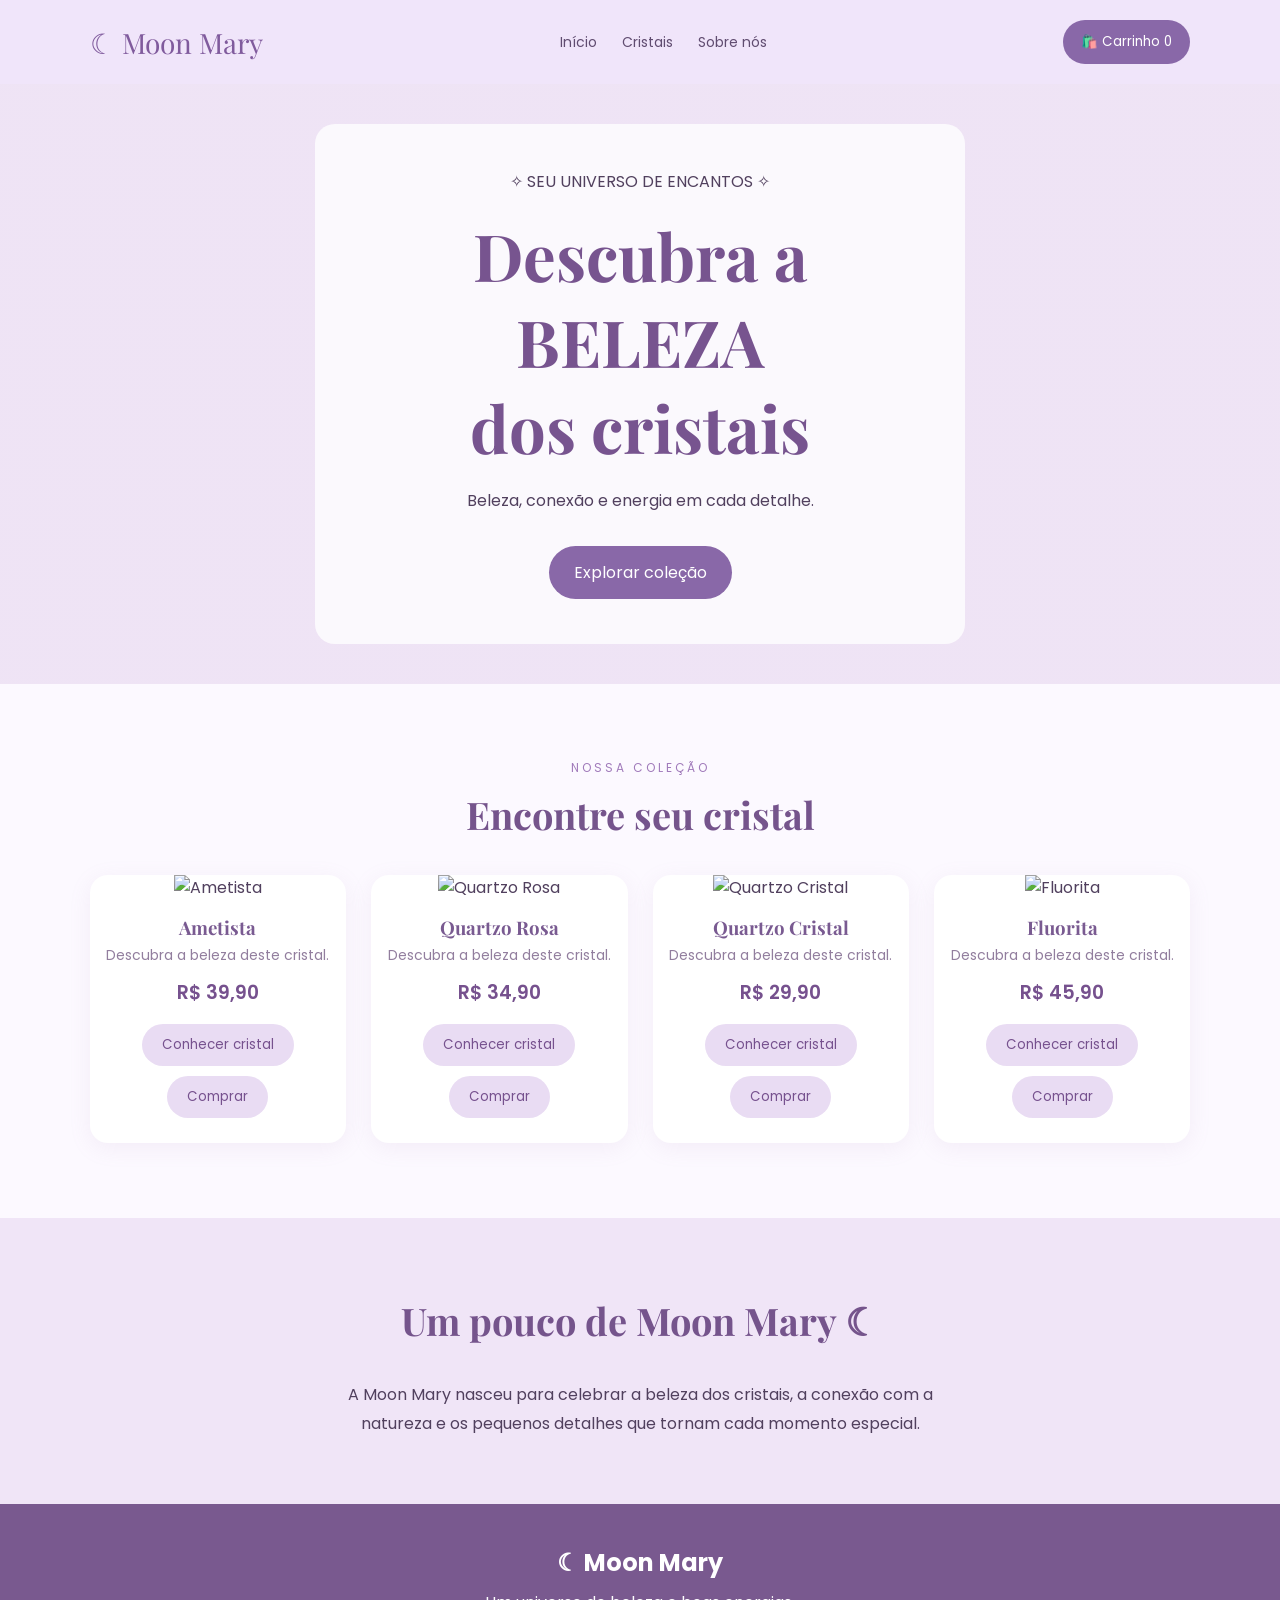
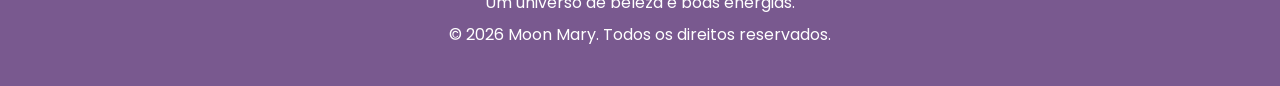
==== index.html @ e94c1242 "Add files via upload" ====
<!DOCTYPE html>
<html lang="pt-BR">
<head>
  <meta charset="UTF-8">
  <meta name="viewport" content="width=device-width, initial-scale=1.0">
  <title>Moon Mary | Cristais </title>
  <link rel="stylesheet" href="style.css">
  <link rel="preconnect" href="https://fonts.googleapis.com">
  <link href="https://fonts.googleapis.com/css2?family=Playfair+Display:wght@500;600;700&family=Poppins:wght@300;400;500;600&display=swap" rel="stylesheet">
</head>
<body>

<header>
  <a href="#" class="logo">☾ Moon Mary</a>
  <nav>
    <a href="#inicio">Início</a>
    <a href="#produtos">Cristais</a>
    <a href="#sobre">Sobre nós</a>
  </nav>
  <button class="cart-button" onclick="toggleCart()">
    🛍️ Carrinho <span id="cart-count">0</span>
  </button>
</header>

<section class="hero" id="inicio">
  <div class="hero-content">
    <p>✧ SEU UNIVERSO DE ENCANTOS ✧</p>
    <h1>Descubra a BELEZA<br>dos cristais</h1>
    <p>Beleza, conexão e energia em cada detalhe.</p>
    <a href="#produtos" class="main-button">Explorar coleção</a>
  </div>
</section>

<section class="products-section" id="produtos">
  <p class="subtitle">NOSSA COLEÇÃO</p>
  <h2>Encontre seu cristal</h2>
  <div class="products" id="products"></div>
</section>

<section class="about" id="sobre">
  <h2>Um pouco de Moon Mary ☾</h2>
  <p>
    A Moon Mary nasceu para celebrar a beleza dos cristais,
    a conexão com a natureza e os pequenos detalhes
    que tornam cada momento especial.
  </p>
</section>

<footer>
  <h2>☾ Moon Mary</h2>
  <p>Um universo de beleza e boas energias.</p>
  <p>© 2026 Moon Mary. Todos os direitos reservados.</p>
</footer>

<!-- DETALHES DO PRODUTO -->
<div class="modal" id="product-modal">
  <div class="modal-content">
    <button class="close" onclick="closeProduct()">×</button>
    <img id="detail-image" src="" alt="Cristal">
    <h2 id="detail-name"></h2>
    <p id="detail-description"></p>
    <h3>✧ Dicas de cuidado</h3>
    <ul id="detail-care"></ul>
    <h2 id="detail-price"></h2>
    <button class="main-button" id="detail-add">
      Adicionar ao carrinho
    </button>
  </div>
</div>

<!-- CARRINHO -->
<div class="cart-modal" id="cart-modal">
  <div class="cart-content">
    <button class="close" onclick="toggleCart()">×</button>
    <h2>Seu carrinho 🛍️</h2>
    <div id="cart-items"></div>
    <h3>Total: <span id="cart-total">R$ 0,00</span></h3>
    <button class="main-button" onclick="checkout()">
      Finalizar pelo WhatsApp
    </button>
  </div>
</div>

<script src="script.js"></script>
</body>
</html>
---- style.css ----
* {
  margin: 0;
  padding: 0;
  box-sizing: border-box;
}

html {
  scroll-behavior: smooth;
}

body {
  font-family: 'Poppins', sans-serif;
  background: #fcf9ff;
  color: #51405e;
}

header {
  display: flex;
  align-items: center;
  justify-content: space-between;
  padding: 20px 7%;
  background: #f0e5fa;
  flex-wrap: wrap;
  gap: 15px;
}

.logo {
  font-family: 'Playfair Display', serif;
  font-size: 28px;
  color: #805b9d;
  text-decoration: none;
}

nav {
  display: flex;
  gap: 25px;
}

nav a {
  color: #604c70;
  text-decoration: none;
  font-size: 14px;
}

nav a:hover {
  color: #a77bc9;
}

button {
  cursor: pointer;
  font-family: inherit;
}

.cart-button {
  background: #8968a8;
  color: white;
  border: none;
  padding: 12px 18px;
  border-radius: 30px;
}

.hero {
  min-height: 500px;
  display: flex;
  align-items: center;
  justify-content: center;
  text-align: center;
  padding: 40px 20px;
  background:
    linear-gradient(#e8d9f0aa, #e8d9f0aa),
    url('https://images.openai.com/static-rsc-4/qwWWQ5qu-OEX0lrpAbEw1fpGsFXNbrZ9p_D9aSkjkNtL7ZPN6QvYCtr3f6g21lgfNroxfPDRkzpeasn20IcyewnxXu1Fq2nM2odzNDOqROCJGMRaTZv5MKZJOv1lGBU5rUGEioGyVAg7dNr10cKSfzgTnB8Ja8UZhWRpvo1xJqlflQ4dL57Xm0X2BYG9b43K?purpose=fullsize')
    center/cover;
}

.hero-content {
  background: #ffffffc9;
  padding: 45px;
  border-radius: 20px;
  max-width: 650px;
}

.hero-content h1 {
  font-family: 'Playfair Display', serif;
  font-size: clamp(40px, 7vw, 65px);
  color: #77548f;
  margin: 18px 0;
}

.hero-content p {
  margin-bottom: 18px;
}

.main-button {
  display: inline-block;
  background: #8968a8;
  color: white;
  border: none;
  padding: 14px 25px;
  border-radius: 30px;
  text-decoration: none;
  margin-top: 15px;
  transition: .3s;
}

.main-button:hover {
  background: #684a82;
  transform: translateY(-2px);
}

.products-section {
  padding: 75px 7%;
  text-align: center;
}

.subtitle {
  color: #a17bbb;
  letter-spacing: 3px;
  font-size: 12px;
}

.products-section h2,
.about h2 {
  font-family: 'Playfair Display', serif;
  font-size: 38px;
  margin: 12px 0 35px;
  color: #75548c;
}

.products {
  display: grid;
  grid-template-columns: repeat(auto-fit, minmax(220px, 1fr));
  gap: 25px;
}

.product-card {
  background: white;
  border-radius: 18px;
  overflow: hidden;
  box-shadow: 0 5px 22px #a98bb51c;
  transition: .3s;
  padding-bottom: 20px;
}

.product-card:hover {
  transform: translateY(-6px);
}

.product-card img {
  width: 100%;
  height: 230px;
  object-fit: cover;
  cursor: pointer;
}

.product-card h3 {
  margin: 15px 0 5px;
  font-family: 'Playfair Display', serif;
  color: #795a91;
}

.product-card p {
  font-size: 14px;
  color: #927e9e;
}

.product-card .price {
  font-size: 19px;
  color: #76518e;
  font-weight: 600;
  margin: 12px;
}

.product-card button {
  background: #e9dcf3;
  border: none;
  color: #76518e;
  border-radius: 25px;
  padding: 11px 20px;
  margin: 5px;
}

.product-card button:hover {
  background: #8968a8;
  color: white;
}

.about {
  background: #f0e5f7;
  padding: 65px 20px;
  text-align: center;
}

.about p {
  max-width: 650px;
  margin: auto;
  line-height: 1.8;
}

footer {
  text-align: center;
  background: #79598f;
  color: white;
  padding: 35px 20px;
  line-height: 2;
}

.modal,
.cart-modal {
  display: none;
  position: fixed;
  inset: 0;
  background: #24182eaa;
  z-index: 10;
  justify-content: center;
  align-items: center;
  padding: 15px;
}

.modal-content,
.cart-content {
  position: relative;
  background: #fffaff;
  padding: 30px;
  border-radius: 20px;
  width: 100%;
  max-width: 480px;
  max-height: 90vh;
  overflow-y: auto;
}

.modal-content img {
  width: 100%;
  height: 250px;
  object-fit: cover;
  border-radius: 15px;
  margin-bottom: 15px;
}

.modal-content h2,
.cart-content h2 {
  font-family: 'Playfair Display', serif;
  color: #805b9d;
  margin-bottom: 12px;
}

.modal-content p,
.modal-content li {
  line-height: 1.8;
  margin-bottom: 10px;
}

.modal-content ul {
  padding-left: 22px;
}

.modal-content h3 {
  margin-top: 20px;
  color: #805b9d;
}

.close {
  position: absolute;
  right: 15px;
  top: 10px;
  border: none;
  background: transparent;
  color: #805b9d;
  font-size: 30px;
  z-index: 2;
}

.cart-item {
  display: flex;
  justify-content: space-between;
  gap: 10px;
  border-bottom: 1px solid #eadff0;
  padding: 15px 0;
}

.cart-item button {
  border: none;
  background: #f0e5fa;
  color: #805b9d;
  padding: 5px 10px;
  border-radius: 10px;
}

@media(max-width: 650px) {
  header {
    justify-content: center;
  }

  nav {
    width: 100%;
    justify-content: center;
    gap: 15px;
  }

  .hero-content {
    padding: 25px;
  }

  .products-section h2 {
    font-size: 30px;
  }
}
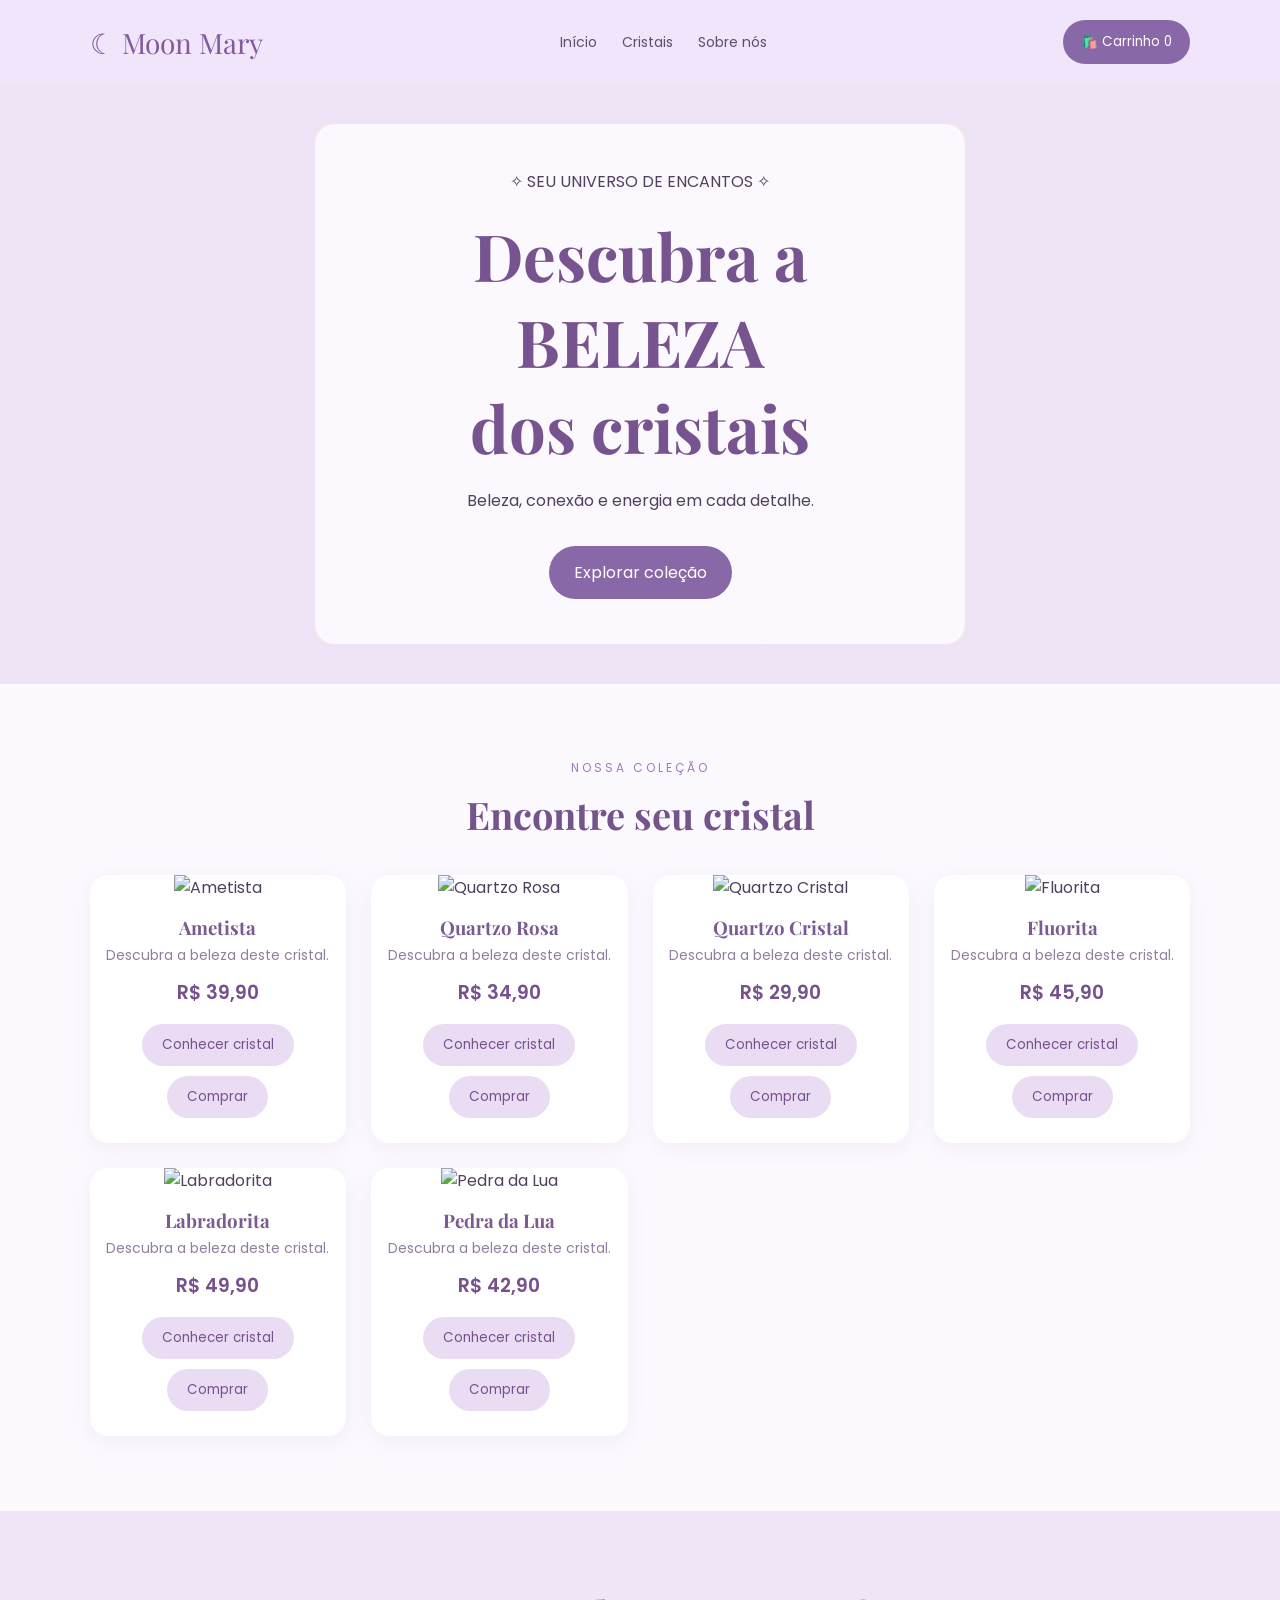
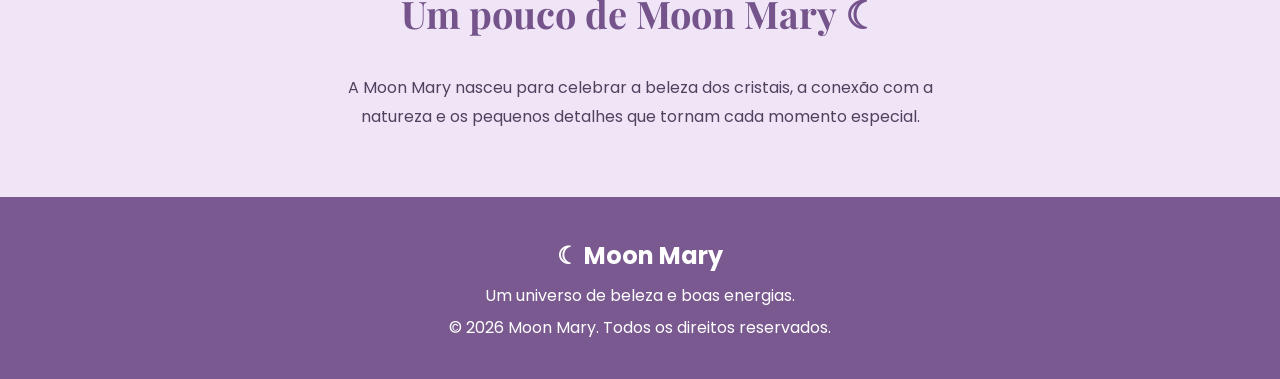
==== commit a3e1c224: "Atualizar o index.html" ====
--- a/index.html
+++ b/index.html
@@ -10,7 +10,7 @@
   <link href="https://fonts.googleapis.com/css2?family=Playfair+Display:wght@500;600;700&family=Poppins:wght@300;400;500;600&display=swap" rel="stylesheet">
 </head>
 <body>
-
+<!-- Cabeçalho e menu de navegação -->
 <header>
   <a href="#" class="logo">☾ Moon Mary</a>
   <nav>
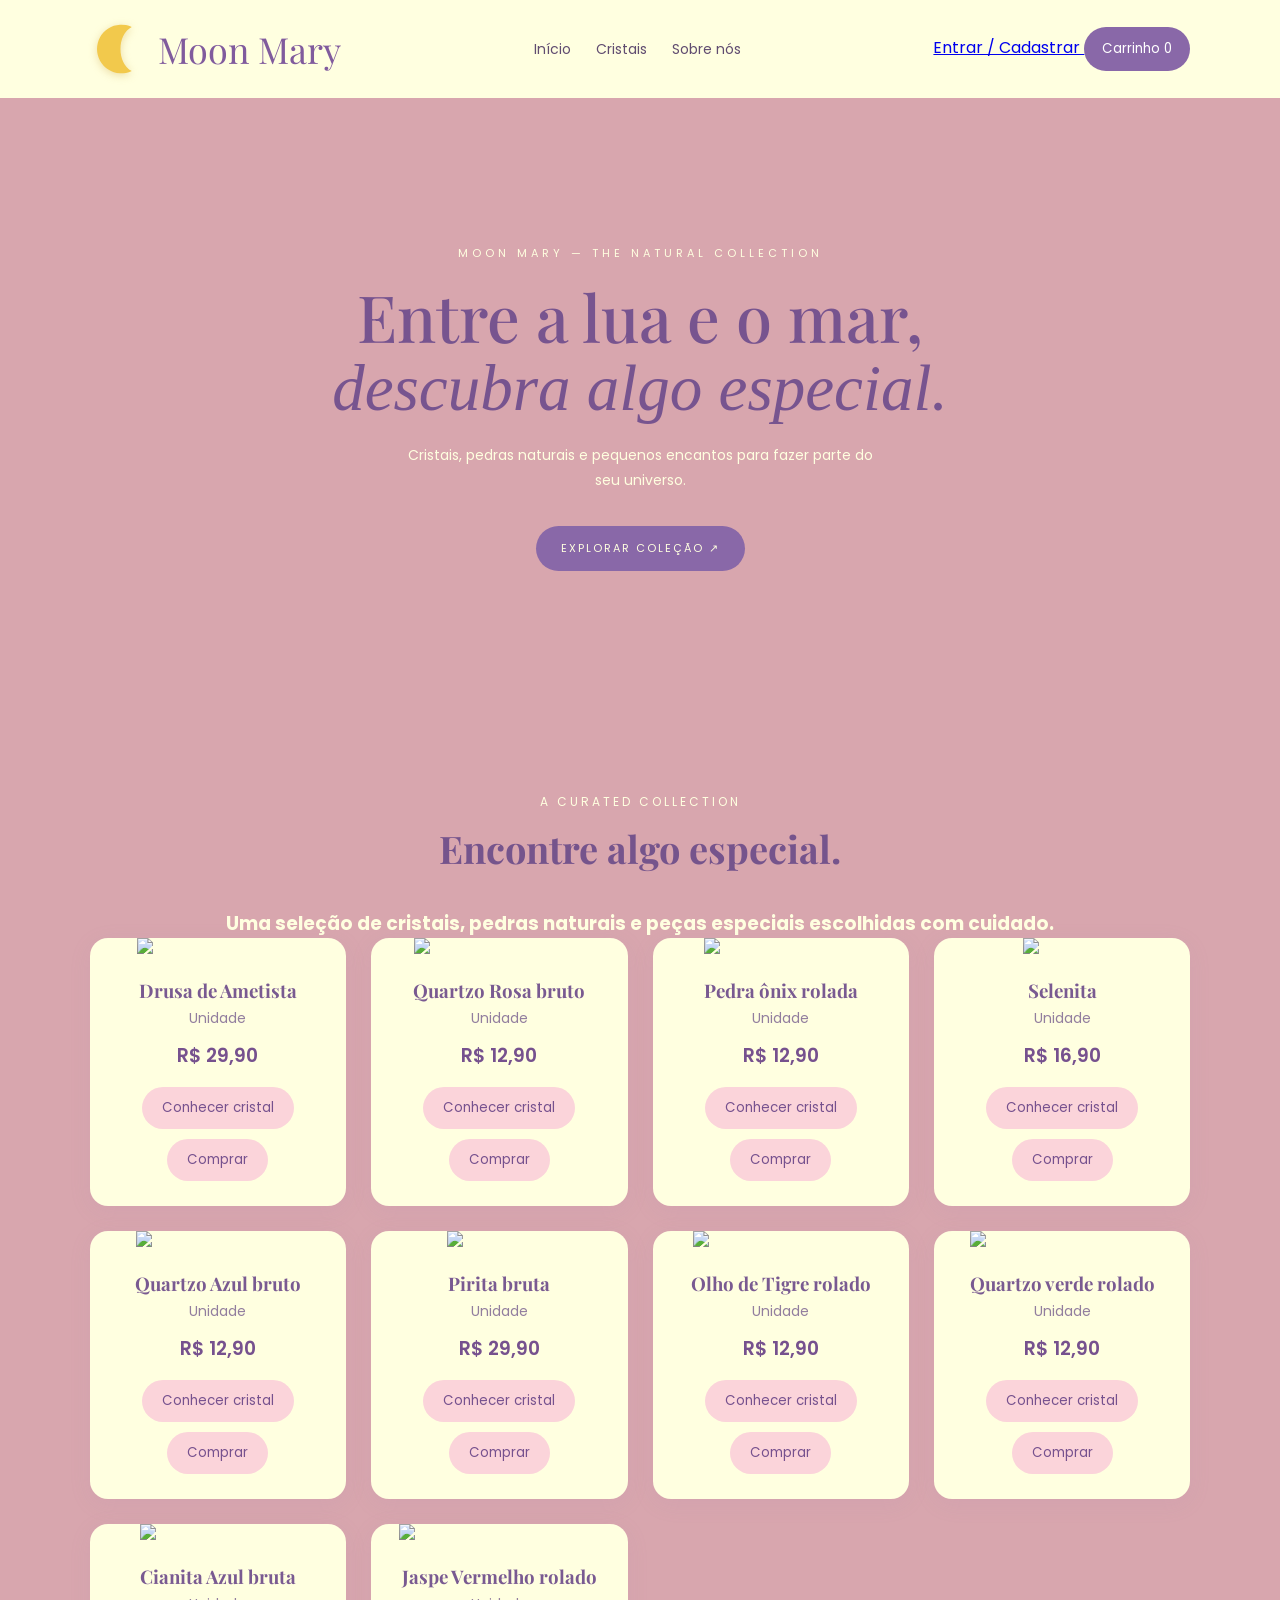
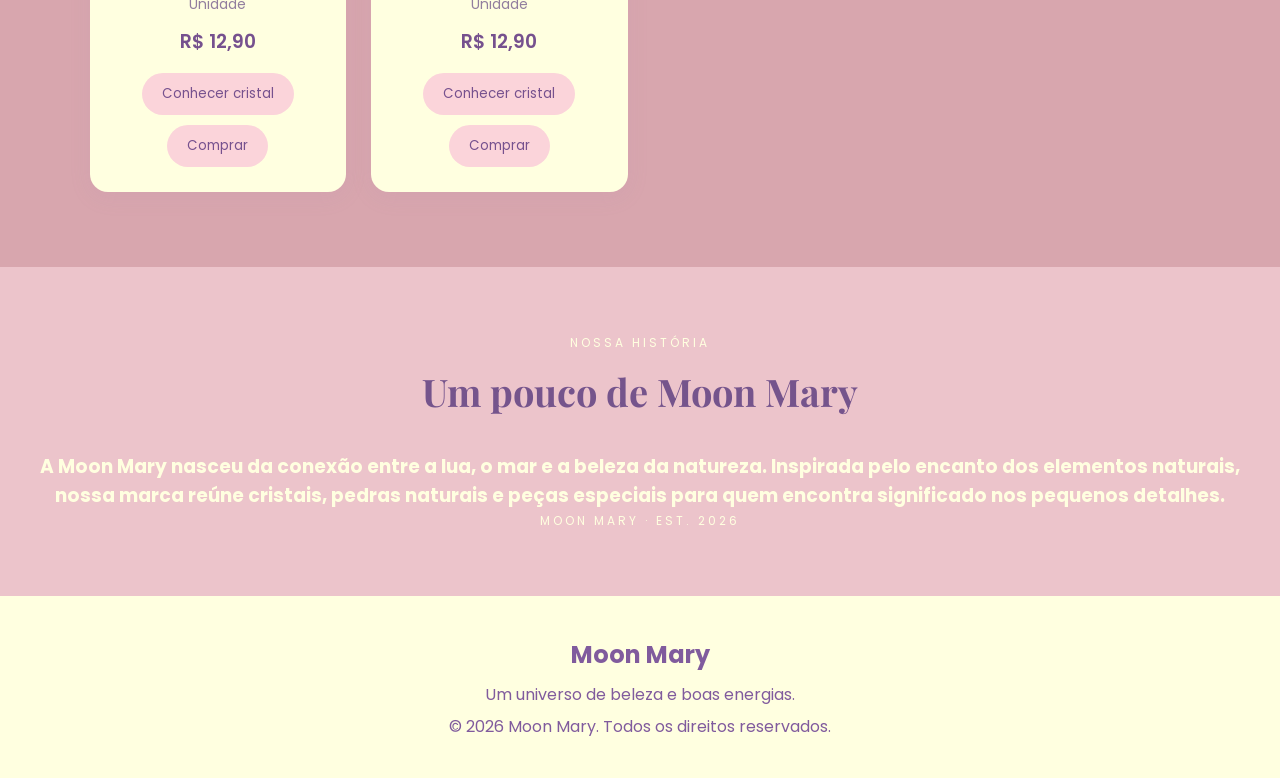
==== commit 278ead86: "Add files via upload" ====
--- a/index.html
+++ b/index.html
@@ -1,4 +1,3 @@
-
 <!DOCTYPE html>
 <html lang="pt-BR">
 <head>
@@ -6,51 +5,72 @@
   <meta name="viewport" content="width=device-width, initial-scale=1.0">
   <title>Moon Mary | Cristais </title>
   <link rel="stylesheet" href="style.css">
+  <link rel="index.html" href="style.css">
   <link rel="preconnect" href="https://fonts.googleapis.com">
   <link href="https://fonts.googleapis.com/css2?family=Playfair+Display:wght@500;600;700&family=Poppins:wght@300;400;500;600&display=swap" rel="stylesheet">
 </head>
 <body>
-<!-- Cabeçalho e menu de navegação -->
+
 <header>
-  <a href="#" class="logo">☾ Moon Mary</a>
+  <a href="#" class="logo"><svg class="logo-moon" viewBox="0 0 100 100" aria-hidden="true" focusable="false"><path d="M72 12a42 42 0 1 0 0 76c-26-13-26-63 0-76Z" fill="#f2c94c"/></svg><span>Moon Mary</span></a>
   <nav>
     <a href="#inicio">Início</a>
     <a href="#produtos">Cristais</a>
     <a href="#sobre">Sobre nós</a>
   </nav>
+<div class="header-actions">
+  <a href="login.html" class="login.button">
+    Entrar / Cadastrar  </a>
   <button class="cart-button" onclick="toggleCart()">
-    🛍️ Carrinho <span id="cart-count">0</span>
+   Carrinho <span id="cart-count">0</span>
   </button>
+</div>
 </header>
 
 <section class="hero" id="inicio">
-  <div class="hero-content">
-    <p>✧ SEU UNIVERSO DE ENCANTOS ✧</p>
-    <h1>Descubra a BELEZA<br>dos cristais</h1>
-    <p>Beleza, conexão e energia em cada detalhe.</p>
-    <a href="#produtos" class="main-button">Explorar coleção</a>
-  </div>
+    <div class="hero-content">
+
+        <p class="hero-kicker">
+            MOON MARY — THE NATURAL COLLECTION
+        </p>
+
+        <h1>
+            Entre a lua e o mar,
+            <span>descubra algo especial.</span>
+        </h1>
+
+        <p class="hero-description">
+            Cristais, pedras naturais e pequenos encantos
+            para fazer parte do seu universo.
+        </p>
+
+        <a href="#produtos" class="main-button">
+            Explorar coleção ↗
+        </a>
+
+    </div>
 </section>
 
 <section class="products-section" id="produtos">
-  <p class="subtitle">NOSSA COLEÇÃO</p>
-  <h2>Encontre seu cristal</h2>
+  <p class="subtitle">A CURATED COLLECTION</p>
+  <h2>Encontre algo especial.</h2>
+  <h3>Uma seleção de cristais, pedras naturais e peças especiais escolhidas com cuidado.</h3>
   <div class="products" id="products"></div>
 </section>
 
 <section class="about" id="sobre">
-  <h2>Um pouco de Moon Mary ☾</h2>
-  <p>
-    A Moon Mary nasceu para celebrar a beleza dos cristais,
-    a conexão com a natureza e os pequenos detalhes
-    que tornam cada momento especial.
-  </p>
+  <p class="subtitle">NOSSA HISTÓRIA</p>
+  <h2>Um pouco de Moon Mary</h2>
+  <h3>
+    A Moon Mary nasceu da conexão entre a lua, o mar e a beleza da natureza. Inspirada pelo encanto dos elementos naturais, nossa marca reúne cristais, pedras naturais e peças especiais para quem encontra significado nos pequenos detalhes.
+</h3>
+<p class="subtitle">MOON MARY · EST. 2026</p>
 </section>
 
 <footer>
-  <h2>☾ Moon Mary</h2>
+  <h2>Moon Mary</h2>
   <p>Um universo de beleza e boas energias.</p>
-  <p>© 2026 Moon Mary. Todos os direitos reservados.</p>
+  <p>©️ 2026 Moon Mary. Todos os direitos reservados.</p>
 </footer>
 
 <!-- DETALHES DO PRODUTO -->
@@ -60,7 +80,16 @@
     <img id="detail-image" src="" alt="Cristal">
     <h2 id="detail-name"></h2>
     <p id="detail-description"></p>
-    <h3>✧ Dicas de cuidado</h3>
+    <div class="product-specs">
+      <h3>✧ Informações da peça</h3>
+      <ul>
+        <li>Pedras 100% naturais.</li>
+        <li>Tamanho: 2 a 7 cm.</li>
+        <li>Peso médio: 10 a 25 g.</li>
+        <li>Venda por unidade.</li>
+      </ul>
+    </div>
+    <h3>✧ Cuidados, limpeza e energização:</h3>
     <ul id="detail-care"></ul>
     <h2 id="detail-price"></h2>
     <button class="main-button" id="detail-add">
@@ -73,7 +102,7 @@
 <div class="cart-modal" id="cart-modal">
   <div class="cart-content">
     <button class="close" onclick="toggleCart()">×</button>
-    <h2>Seu carrinho 🛍️</h2>
+    <h2>Seu carrinho </h2>
     <div id="cart-items"></div>
     <h3>Total: <span id="cart-total">R$ 0,00</span></h3>
     <button class="main-button" onclick="checkout()">
@@ -84,4 +113,4 @@
 
 <script src="script.js"></script>
 </body>
-</html>
+</html>
--- a/style.css
+++ b/style.css
@@ -1,4 +1,3 @@
-
 * {
   margin: 0;
   padding: 0;
@@ -11,8 +10,8 @@
 
 body {
   font-family: 'Poppins', sans-serif;
-  background: #fcf9ff;
-  color: #51405e;
+  background: #D8A6AE;
+  color: lightyellow;
 }
 
 header {
@@ -20,16 +19,26 @@
   align-items: center;
   justify-content: space-between;
   padding: 20px 7%;
-  background: #f0e5fa;
+  background: lightyellow;
   flex-wrap: wrap;
   gap: 15px;
 }
 
 .logo {
+  display: inline-flex;
+  align-items: center;
+  gap: 10px;
   font-family: 'Playfair Display', serif;
-  font-size: 28px;
+  font-size: 36px;
   color: #805b9d;
   text-decoration: none;
+}
+
+.logo-moon {
+  width: 58px;
+  height: 58px;
+  flex: 0 0 auto;
+  filter: drop-shadow(0 2px 4px #c79a2d55);
 }
 
 nav {
@@ -60,24 +69,86 @@
   border-radius: 30px;
 }
 
+/* BANNER PRINCIPAL — MOON MARY */
+
 .hero {
-  min-height: 500px;
-  display: flex;
-  align-items: center;
-  justify-content: center;
-  text-align: center;
-  padding: 40px 20px;
-  background:
-    linear-gradient(#e8d9f0aa, #e8d9f0aa),
-    url('https://images.openai.com/static-rsc-4/qwWWQ5qu-OEX0lrpAbEw1fpGsFXNbrZ9p_D9aSkjkNtL7ZPN6QvYCtr3f6g21lgfNroxfPDRkzpeasn20IcyewnxXu1Fq2nM2odzNDOqROCJGMRaTZv5MKZJOv1lGBU5rUGEioGyVAg7dNr10cKSfzgTnB8Ja8UZhWRpvo1xJqlflQ4dL57Xm0X2BYG9b43K?purpose=fullsize')
-    center/cover;
+    min-height: 620px;
+    display: flex;
+    align-items: center;
+    justify-content: center;
+    text-align: center;
+    padding: 70px 24px;
+    box-sizing: border-box;
 }
 
 .hero-content {
-  background: #ffffffc9;
-  padding: 45px;
-  border-radius: 20px;
-  max-width: 650px;
+    background: transparent;
+    padding: 35px 20px;
+    border-radius: 0;
+    max-width: 760px;
+    width: 100%;
+}
+
+.hero-kicker {
+    font-family: 'Poppins', sans-serif;
+    font-size: 11px;
+    letter-spacing: 4px;
+    text-transform: uppercase;
+    color: lightyellow;
+    margin-bottom: 28px;
+}
+
+.hero-content h1 {
+    font-family: 'Playfair Display', serif;
+    font-size: clamp(42px, 6vw, 76px);
+    font-weight: 500;
+    line-height: 1.12;
+    color:lightyellow;
+    margin-bottom: 24px;
+}
+
+.hero-content h1 span {
+    display: block;
+    font-style: italic;
+}
+
+.hero-description {
+    font-family: 'Poppins', sans-serif;
+    font-size: 14px;
+    line-height: 1.8;
+    color: lightyellow;
+    max-width: 470px;
+    margin: 0 auto 32px;
+}
+
+.main-button {
+    display: inline-block;
+    background: transparent;
+    color: #49343F;
+    border: 1px solid #654454;
+    border-radius: 0;
+    padding: 14px 30px;
+    text-decoration: none;
+    font-size: 11px;
+    letter-spacing: 2px;
+    text-transform: uppercase;
+    transition: all 0.3s ease;
+}
+
+.main-button:hover {
+    background: #654454;
+    color: #F2E9DC;
+}
+
+@media (max-width: 600px) {
+    .hero {
+        min-height: 520px;
+        padding: 45px 18px;
+    }
+
+    .hero-content h1 {
+        font-size: 43px;
+    }
 }
 
 .hero-content h1 {
@@ -94,7 +165,7 @@
 .main-button {
   display: inline-block;
   background: #8968a8;
-  color: white;
+  color: lightyellow;
   border: none;
   padding: 14px 25px;
   border-radius: 30px;
@@ -114,7 +185,7 @@
 }
 
 .subtitle {
-  color: #a17bbb;
+  color: lightyellow;
   letter-spacing: 3px;
   font-size: 12px;
 }
@@ -134,7 +205,7 @@
 }
 
 .product-card {
-  background: white;
+  background: lightyellow;
   border-radius: 18px;
   overflow: hidden;
   box-shadow: 0 5px 22px #a98bb51c;
@@ -172,7 +243,7 @@
 }
 
 .product-card button {
-  background: #e9dcf3;
+  background: #fbd4da;
   border: none;
   color: #76518e;
   border-radius: 25px;
@@ -182,11 +253,11 @@
 
 .product-card button:hover {
   background: #8968a8;
-  color: white;
+  color: lightyellow;
 }
 
 .about {
-  background: #f0e5f7;
+  background: #ecc4cb;
   padding: 65px 20px;
   text-align: center;
 }
@@ -199,8 +270,8 @@
 
 footer {
   text-align: center;
-  background: #79598f;
-  color: white;
+  background: lightyellow;
+  color: #805b9d;
   padding: 35px 20px;
   line-height: 2;
 }
@@ -220,7 +291,7 @@
 .modal-content,
 .cart-content {
   position: relative;
-  background: #fffaff;
+  background: #D8A6AE;
   padding: 30px;
   border-radius: 20px;
   width: 100%;
@@ -259,13 +330,29 @@
   color: #805b9d;
 }
 
+.product-specs {
+  margin: 18px 0;
+  padding: 16px 18px;
+  background:#b5a1c4 ;
+  border-left: 3px solid #D8A6AE;
+  border-radius: 12px;
+}
+
+.product-specs h3 {
+  margin-top: 0;
+}
+
+.product-specs ul {
+  margin-top: 10px;
+}
+
 .close {
   position: absolute;
   right: 15px;
   top: 10px;
   border: none;
   background: transparent;
-  color: #805b9d;
+  color: lightyellow;
   font-size: 30px;
   z-index: 2;
 }
@@ -280,7 +367,7 @@
 
 .cart-item button {
   border: none;
-  background: #f0e5fa;
+  background: #D8A6AE;
   color: #805b9d;
   padding: 5px 10px;
   border-radius: 10px;
@@ -289,6 +376,15 @@
 @media(max-width: 650px) {
   header {
     justify-content: center;
+  }
+
+  .logo {
+    font-size: 30px;
+  }
+
+  .logo-moon {
+    width: 48px;
+    height: 48px;
   }
 
   nav {
@@ -305,3 +401,94 @@
     font-size: 30px;
   }
 }
+
+/* Página de Login */
+
+.register-section {
+    min-height: 100vh;
+    display: flex;
+    align-items: center;
+    justify-content: center;
+    padding: 40px 20px;
+}
+
+.login-box {
+    background: lightyellow;
+    width: 100%;
+    max-width: 500px;
+    margin: auto;
+    padding: 40px;
+    border-radius: 20px;
+    box-shadow: 0 5px 22px #a98bb51c;
+}
+
+.login-box h1 {
+    font-family: 'Playfair Display', serif;
+    color: #805b9d;
+    font-size: 35px;
+    margin: 20px 0 10px;
+}
+
+.login-box p {
+    color: #604c70;
+    font-size: 14px;
+}
+
+.login-box form {
+    display: flex;
+    flex-direction: column;
+    gap: 10px;
+    margin-top: 25px;
+}
+
+.login-box label {
+    color: #604c70;
+    font-size: 13px;
+    font-weight: 500;
+}
+
+.login-box input {
+    padding: 13px;
+    border: 1px solid #e4d8ed;
+    border-radius: 10px;
+    font-family: inherit;
+    margin-bottom: 10px;
+}
+
+.login-box input:focus {
+    outline: none;
+    border-color: #8968a8;
+}
+
+.login-box button {
+    background: #8968a8;
+    color: lightyellow;
+    border: none;
+    padding: 14px;
+    border-radius: 30px;
+    cursor: pointer;
+    font-family: inherit;
+    margin-top: 10px;
+}
+
+.login-box button:hover {
+    background: #805b9d;
+}
+
+.login-box .register-login {
+    text-align: center;
+    margin-top: 30px;
+}
+
+.login-box a {
+    color: #8968a8;
+    font-weight: 600;
+}
+about-content {
+    max-width: 800px;
+    margin: 0 auto;
+    padding: 60px 24px;
+    text-align: center;
+    line-height: 1.8;
+    box-sizing: border-box;
+}
--- a/style.css
+++ b/style.css
@@ -1,4 +1,3 @@
-
 * {
   margin: 0;
   padding: 0;
@@ -11,8 +10,8 @@
 
 body {
   font-family: 'Poppins', sans-serif;
-  background: #fcf9ff;
-  color: #51405e;
+  background: #D8A6AE;
+  color: lightyellow;
 }
 
 header {
@@ -20,16 +19,26 @@
   align-items: center;
   justify-content: space-between;
   padding: 20px 7%;
-  background: #f0e5fa;
+  background: lightyellow;
   flex-wrap: wrap;
   gap: 15px;
 }
 
 .logo {
+  display: inline-flex;
+  align-items: center;
+  gap: 10px;
   font-family: 'Playfair Display', serif;
-  font-size: 28px;
+  font-size: 36px;
   color: #805b9d;
   text-decoration: none;
+}
+
+.logo-moon {
+  width: 58px;
+  height: 58px;
+  flex: 0 0 auto;
+  filter: drop-shadow(0 2px 4px #c79a2d55);
 }
 
 nav {
@@ -60,24 +69,86 @@
   border-radius: 30px;
 }
 
+/* BANNER PRINCIPAL — MOON MARY */
+
 .hero {
-  min-height: 500px;
-  display: flex;
-  align-items: center;
-  justify-content: center;
-  text-align: center;
-  padding: 40px 20px;
-  background:
-    linear-gradient(#e8d9f0aa, #e8d9f0aa),
-    url('https://images.openai.com/static-rsc-4/qwWWQ5qu-OEX0lrpAbEw1fpGsFXNbrZ9p_D9aSkjkNtL7ZPN6QvYCtr3f6g21lgfNroxfPDRkzpeasn20IcyewnxXu1Fq2nM2odzNDOqROCJGMRaTZv5MKZJOv1lGBU5rUGEioGyVAg7dNr10cKSfzgTnB8Ja8UZhWRpvo1xJqlflQ4dL57Xm0X2BYG9b43K?purpose=fullsize')
-    center/cover;
+    min-height: 620px;
+    display: flex;
+    align-items: center;
+    justify-content: center;
+    text-align: center;
+    padding: 70px 24px;
+    box-sizing: border-box;
 }
 
 .hero-content {
-  background: #ffffffc9;
-  padding: 45px;
-  border-radius: 20px;
-  max-width: 650px;
+    background: transparent;
+    padding: 35px 20px;
+    border-radius: 0;
+    max-width: 760px;
+    width: 100%;
+}
+
+.hero-kicker {
+    font-family: 'Poppins', sans-serif;
+    font-size: 11px;
+    letter-spacing: 4px;
+    text-transform: uppercase;
+    color: lightyellow;
+    margin-bottom: 28px;
+}
+
+.hero-content h1 {
+    font-family: 'Playfair Display', serif;
+    font-size: clamp(42px, 6vw, 76px);
+    font-weight: 500;
+    line-height: 1.12;
+    color:lightyellow;
+    margin-bottom: 24px;
+}
+
+.hero-content h1 span {
+    display: block;
+    font-style: italic;
+}
+
+.hero-description {
+    font-family: 'Poppins', sans-serif;
+    font-size: 14px;
+    line-height: 1.8;
+    color: lightyellow;
+    max-width: 470px;
+    margin: 0 auto 32px;
+}
+
+.main-button {
+    display: inline-block;
+    background: transparent;
+    color: #49343F;
+    border: 1px solid #654454;
+    border-radius: 0;
+    padding: 14px 30px;
+    text-decoration: none;
+    font-size: 11px;
+    letter-spacing: 2px;
+    text-transform: uppercase;
+    transition: all 0.3s ease;
+}
+
+.main-button:hover {
+    background: #654454;
+    color: #F2E9DC;
+}
+
+@media (max-width: 600px) {
+    .hero {
+        min-height: 520px;
+        padding: 45px 18px;
+    }
+
+    .hero-content h1 {
+        font-size: 43px;
+    }
 }
 
 .hero-content h1 {
@@ -94,7 +165,7 @@
 .main-button {
   display: inline-block;
   background: #8968a8;
-  color: white;
+  color: lightyellow;
   border: none;
   padding: 14px 25px;
   border-radius: 30px;
@@ -114,7 +185,7 @@
 }
 
 .subtitle {
-  color: #a17bbb;
+  color: lightyellow;
   letter-spacing: 3px;
   font-size: 12px;
 }
@@ -134,7 +205,7 @@
 }
 
 .product-card {
-  background: white;
+  background: lightyellow;
   border-radius: 18px;
   overflow: hidden;
   box-shadow: 0 5px 22px #a98bb51c;
@@ -172,7 +243,7 @@
 }
 
 .product-card button {
-  background: #e9dcf3;
+  background: #fbd4da;
   border: none;
   color: #76518e;
   border-radius: 25px;
@@ -182,11 +253,11 @@
 
 .product-card button:hover {
   background: #8968a8;
-  color: white;
+  color: lightyellow;
 }
 
 .about {
-  background: #f0e5f7;
+  background: #ecc4cb;
   padding: 65px 20px;
   text-align: center;
 }
@@ -199,8 +270,8 @@
 
 footer {
   text-align: center;
-  background: #79598f;
-  color: white;
+  background: lightyellow;
+  color: #805b9d;
   padding: 35px 20px;
   line-height: 2;
 }
@@ -220,7 +291,7 @@
 .modal-content,
 .cart-content {
   position: relative;
-  background: #fffaff;
+  background: #D8A6AE;
   padding: 30px;
   border-radius: 20px;
   width: 100%;
@@ -259,13 +330,29 @@
   color: #805b9d;
 }
 
+.product-specs {
+  margin: 18px 0;
+  padding: 16px 18px;
+  background:#b5a1c4 ;
+  border-left: 3px solid #D8A6AE;
+  border-radius: 12px;
+}
+
+.product-specs h3 {
+  margin-top: 0;
+}
+
+.product-specs ul {
+  margin-top: 10px;
+}
+
 .close {
   position: absolute;
   right: 15px;
   top: 10px;
   border: none;
   background: transparent;
-  color: #805b9d;
+  color: lightyellow;
   font-size: 30px;
   z-index: 2;
 }
@@ -280,7 +367,7 @@
 
 .cart-item button {
   border: none;
-  background: #f0e5fa;
+  background: #D8A6AE;
   color: #805b9d;
   padding: 5px 10px;
   border-radius: 10px;
@@ -289,6 +376,15 @@
 @media(max-width: 650px) {
   header {
     justify-content: center;
+  }
+
+  .logo {
+    font-size: 30px;
+  }
+
+  .logo-moon {
+    width: 48px;
+    height: 48px;
   }
 
   nav {
@@ -305,3 +401,94 @@
     font-size: 30px;
   }
 }
+
+/* Página de Login */
+
+.register-section {
+    min-height: 100vh;
+    display: flex;
+    align-items: center;
+    justify-content: center;
+    padding: 40px 20px;
+}
+
+.login-box {
+    background: lightyellow;
+    width: 100%;
+    max-width: 500px;
+    margin: auto;
+    padding: 40px;
+    border-radius: 20px;
+    box-shadow: 0 5px 22px #a98bb51c;
+}
+
+.login-box h1 {
+    font-family: 'Playfair Display', serif;
+    color: #805b9d;
+    font-size: 35px;
+    margin: 20px 0 10px;
+}
+
+.login-box p {
+    color: #604c70;
+    font-size: 14px;
+}
+
+.login-box form {
+    display: flex;
+    flex-direction: column;
+    gap: 10px;
+    margin-top: 25px;
+}
+
+.login-box label {
+    color: #604c70;
+    font-size: 13px;
+    font-weight: 500;
+}
+
+.login-box input {
+    padding: 13px;
+    border: 1px solid #e4d8ed;
+    border-radius: 10px;
+    font-family: inherit;
+    margin-bottom: 10px;
+}
+
+.login-box input:focus {
+    outline: none;
+    border-color: #8968a8;
+}
+
+.login-box button {
+    background: #8968a8;
+    color: lightyellow;
+    border: none;
+    padding: 14px;
+    border-radius: 30px;
+    cursor: pointer;
+    font-family: inherit;
+    margin-top: 10px;
+}
+
+.login-box button:hover {
+    background: #805b9d;
+}
+
+.login-box .register-login {
+    text-align: center;
+    margin-top: 30px;
+}
+
+.login-box a {
+    color: #8968a8;
+    font-weight: 600;
+}
+about-content {
+    max-width: 800px;
+    margin: 0 auto;
+    padding: 60px 24px;
+    text-align: center;
+    line-height: 1.8;
+    box-sizing: border-box;
+}
